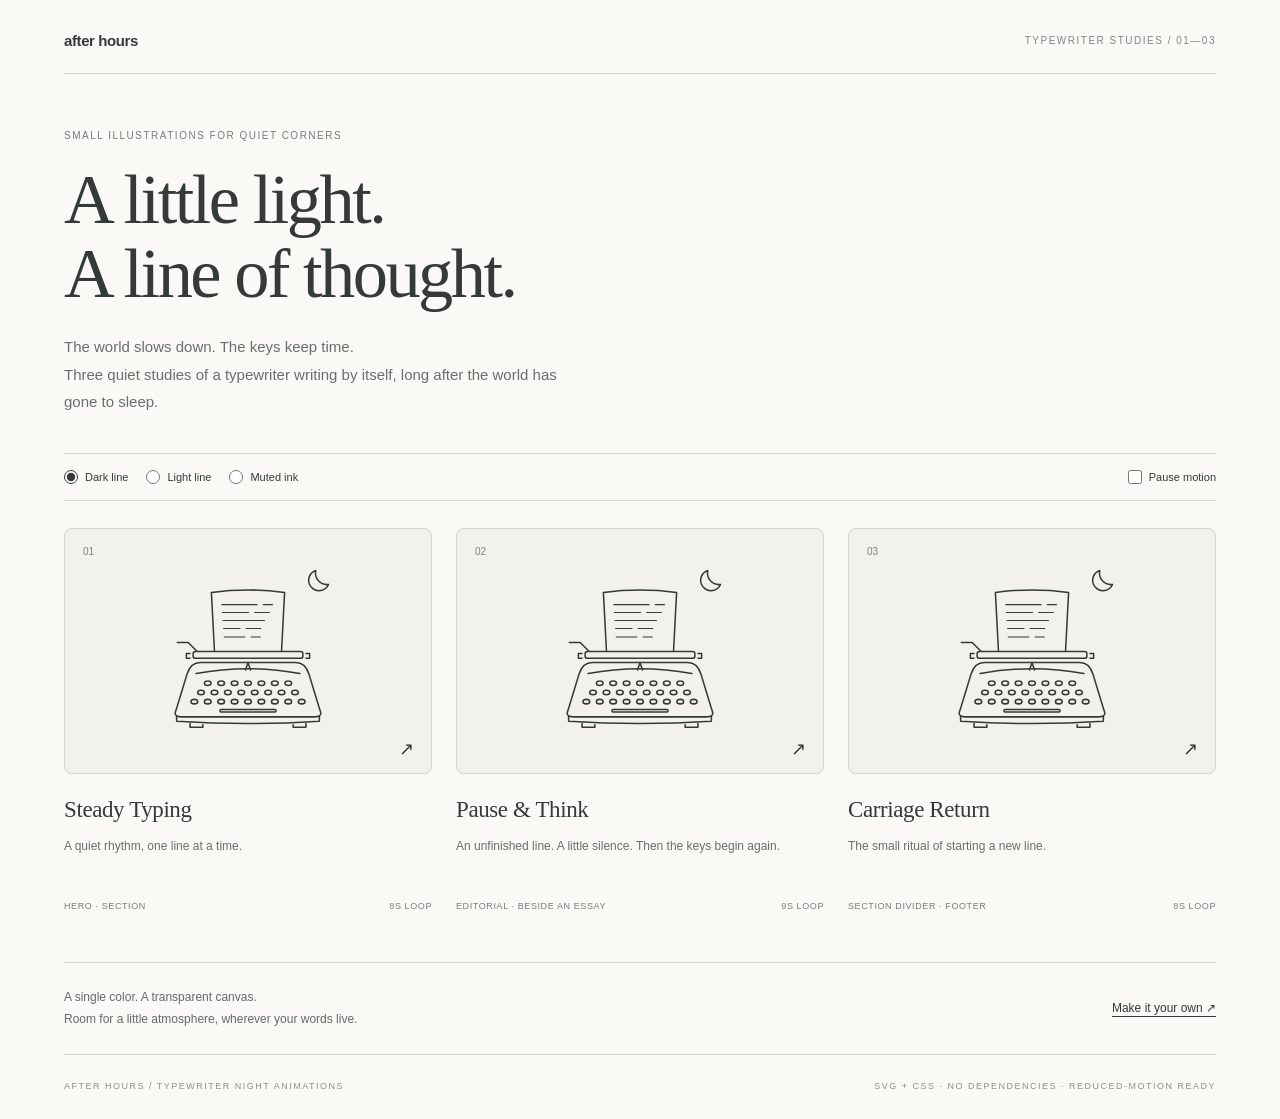
==== index.html @ c8c53ba9 "Add minimal self-typing typewriter animation collection" ====
<!doctype html>
<html lang="en"><head><meta charset="utf-8"><meta name="viewport" content="width=device-width,initial-scale=1"><title>A little light, a line of thought · After hours</title><meta name="description" content="Minimal reusable SVG illustrations of a self-typing typewriter at night."><link rel="stylesheet" href="gallery.css"></head>
<body class="twd-page"><main class="twd-wrap"><header class="twd-top"><a class="twd-brand" href="index.html">after hours</a><span class="twd-edition">Typewriter studies / 01—03</span></header><section class="twd-intro"><p class="twd-eyebrow">Small illustrations for quiet corners</p><h1>A little light.<br>A line of thought.</h1><p>The world slows down. The keys keep time.<br>Three quiet studies of a typewriter writing by itself, long after the world has gone to sleep.</p></section><div class="twd-toolbar"><fieldset class="twd-colors"><legend>Illustration color</legend><label><input type="radio" name="color" checked> Dark line</label><label><input class="twd-light" type="radio" name="color"> Light line</label><label><input class="twd-muted" type="radio" name="color"> Muted ink</label></fieldset><label><input class="twd-pause" type="checkbox"> Pause motion</label></div><section class="twd-grid" aria-label="Three nighttime writing animations"><article class="twd-card"><a class="twd-preview" href="01-steady-typing/index.html" aria-label="Open Steady Typing"><span class="twd-number">01</span><figure class="typewriter-animation twn-steady" role="img" aria-label="A front-facing typewriter quietly types by itself beneath a crescent moon, with visible paper and gently moving keys.">
  <svg xmlns="http://www.w3.org/2000/svg" width="600" height="400" viewBox="0 0 600 400" aria-hidden="true" focusable="false">
    <g class="twn-lines" fill="none" stroke="currentColor">
      <path class="twn-moon" d="M411 68 A17 17 0 1 0 432 91 A19 19 0 0 1 411 68Z"/>
      <!-- Front view: the page rises above the roller and full keyboard. -->
      <g class="twn-machine">
        <g class="twn-carriage">
          <g class="twn-paper">
            <path d="M245 200 L240 104 Q300 96 360 104 L355 200"/>
            <path d="M257 124 H315 M325 124 H340 M258 137 H301 M311 137 H335 M259 150 H327 M260 163 H287 M297 163 H321" stroke-width="1.8"/>
            <path class="twn-new-line" d="M261 177 H295 M305 177 H320" stroke-width="1.8"/>
          </g>
          <rect x="210" y="201" width="180" height="11" rx="4"/>
          <path d="M205 204 H199 V212 H205 M395 204 H401 V212 H395"/>
          <path class="twn-lever" d="M216 200 L202 186 H184"/>
        </g>
        <path d="M222 219 H378 Q394 219 400 238 L418 297 Q423 308 409 308 H191 Q177 308 182 297 L200 238 Q206 219 222 219Z"/>
        <path d="M215 237 Q300 221 385 237 M183 307 V315 Q300 323 417 315 V307 M205 319 V325 H226 V321 M374 321 V325 H395 V319"/>
        <path class="twn-typebar" d="M296 231 L300 219 L304 231"/>
        <!-- A few independent keys suggest quiet, irregular typing. -->
        <ellipse cx="234" cy="253" rx="5.5" ry="3.7"/>
        <ellipse cx="256" cy="253" rx="5.5" ry="3.7"/>
        <ellipse class="twn-key-a" cx="278" cy="253" rx="5.5" ry="3.7"/>
        <ellipse cx="300" cy="253" rx="5.5" ry="3.7"/>
        <ellipse cx="322" cy="253" rx="5.5" ry="3.7"/>
        <ellipse cx="344" cy="253" rx="5.5" ry="3.7"/>
        <ellipse cx="366" cy="253" rx="5.5" ry="3.7"/>
        <ellipse cx="223" cy="268" rx="5.5" ry="3.7"/>
        <ellipse cx="245" cy="268" rx="5.5" ry="3.7"/>
        <ellipse cx="267" cy="268" rx="5.5" ry="3.7"/>
        <ellipse cx="289" cy="268" rx="5.5" ry="3.7"/>
        <ellipse cx="311" cy="268" rx="5.5" ry="3.7"/>
        <ellipse class="twn-key-b" cx="333" cy="268" rx="5.5" ry="3.7"/>
        <ellipse cx="355" cy="268" rx="5.5" ry="3.7"/>
        <ellipse cx="377" cy="268" rx="5.5" ry="3.7"/>
        <ellipse cx="212" cy="283" rx="5.5" ry="3.7"/>
        <ellipse cx="234" cy="283" rx="5.5" ry="3.7"/>
        <ellipse cx="256" cy="283" rx="5.5" ry="3.7"/>
        <ellipse cx="278" cy="283" rx="5.5" ry="3.7"/>
        <ellipse cx="300" cy="283" rx="5.5" ry="3.7"/>
        <ellipse cx="322" cy="283" rx="5.5" ry="3.7"/>
        <ellipse class="twn-key-a" cx="344" cy="283" rx="5.5" ry="3.7"/>
        <ellipse cx="366" cy="283" rx="5.5" ry="3.7"/>
        <ellipse cx="388" cy="283" rx="5.5" ry="3.7"/>
        <rect x="254" y="296" width="92" height="4" rx="2"/>
      </g>
    </g>
  </svg>
</figure><span class="twd-arrow" aria-hidden="true">↗</span></a><h2><a href="01-steady-typing/index.html">Steady Typing</a></h2><p>A quiet rhythm, one line at a time.</p><div class="twd-meta"><span>Hero · section</span><span>8s loop</span></div></article>
<article class="twd-card"><a class="twd-preview" href="02-pause-and-think/index.html" aria-label="Open Pause & Think"><span class="twd-number">02</span><figure class="typewriter-animation twn-think" role="img" aria-label="A front-facing typewriter writes by itself, pauses over an unfinished line, and quietly resumes.">
  <svg xmlns="http://www.w3.org/2000/svg" width="600" height="400" viewBox="0 0 600 400" aria-hidden="true" focusable="false">
    <g class="twn-lines" fill="none" stroke="currentColor">
      <path class="twn-moon" d="M411 68 A17 17 0 1 0 432 91 A19 19 0 0 1 411 68Z"/>
      <!-- Front view: the page rises above the roller and full keyboard. -->
      <g class="twn-machine">
        <g class="twn-carriage">
          <g class="twn-paper">
            <path d="M245 200 L240 104 Q300 96 360 104 L355 200"/>
            <path d="M257 124 H315 M325 124 H340 M258 137 H301 M311 137 H335 M259 150 H327 M260 163 H287 M297 163 H321" stroke-width="1.8"/>
            <path class="twn-new-line" d="M261 177 H295 M305 177 H320" stroke-width="1.8"/>
          </g>
          <rect x="210" y="201" width="180" height="11" rx="4"/>
          <path d="M205 204 H199 V212 H205 M395 204 H401 V212 H395"/>
          <path class="twn-lever" d="M216 200 L202 186 H184"/>
        </g>
        <path d="M222 219 H378 Q394 219 400 238 L418 297 Q423 308 409 308 H191 Q177 308 182 297 L200 238 Q206 219 222 219Z"/>
        <path d="M215 237 Q300 221 385 237 M183 307 V315 Q300 323 417 315 V307 M205 319 V325 H226 V321 M374 321 V325 H395 V319"/>
        <path class="twn-typebar" d="M296 231 L300 219 L304 231"/>
        <!-- A few independent keys suggest quiet, irregular typing. -->
        <ellipse cx="234" cy="253" rx="5.5" ry="3.7"/>
        <ellipse cx="256" cy="253" rx="5.5" ry="3.7"/>
        <ellipse class="twn-key-a" cx="278" cy="253" rx="5.5" ry="3.7"/>
        <ellipse cx="300" cy="253" rx="5.5" ry="3.7"/>
        <ellipse cx="322" cy="253" rx="5.5" ry="3.7"/>
        <ellipse cx="344" cy="253" rx="5.5" ry="3.7"/>
        <ellipse cx="366" cy="253" rx="5.5" ry="3.7"/>
        <ellipse cx="223" cy="268" rx="5.5" ry="3.7"/>
        <ellipse cx="245" cy="268" rx="5.5" ry="3.7"/>
        <ellipse cx="267" cy="268" rx="5.5" ry="3.7"/>
        <ellipse cx="289" cy="268" rx="5.5" ry="3.7"/>
        <ellipse cx="311" cy="268" rx="5.5" ry="3.7"/>
        <ellipse class="twn-key-b" cx="333" cy="268" rx="5.5" ry="3.7"/>
        <ellipse cx="355" cy="268" rx="5.5" ry="3.7"/>
        <ellipse cx="377" cy="268" rx="5.5" ry="3.7"/>
        <ellipse cx="212" cy="283" rx="5.5" ry="3.7"/>
        <ellipse cx="234" cy="283" rx="5.5" ry="3.7"/>
        <ellipse cx="256" cy="283" rx="5.5" ry="3.7"/>
        <ellipse cx="278" cy="283" rx="5.5" ry="3.7"/>
        <ellipse cx="300" cy="283" rx="5.5" ry="3.7"/>
        <ellipse cx="322" cy="283" rx="5.5" ry="3.7"/>
        <ellipse class="twn-key-a" cx="344" cy="283" rx="5.5" ry="3.7"/>
        <ellipse cx="366" cy="283" rx="5.5" ry="3.7"/>
        <ellipse cx="388" cy="283" rx="5.5" ry="3.7"/>
        <rect x="254" y="296" width="92" height="4" rx="2"/>
      </g>
    </g>
  </svg>
</figure><span class="twd-arrow" aria-hidden="true">↗</span></a><h2><a href="02-pause-and-think/index.html">Pause & Think</a></h2><p>An unfinished line. A little silence. Then the keys begin again.</p><div class="twd-meta"><span>Editorial · beside an essay</span><span>9s loop</span></div></article>
<article class="twd-card"><a class="twd-preview" href="03-carriage-return-loop/index.html" aria-label="Open Carriage Return"><span class="twd-number">03</span><figure class="typewriter-animation twn-return" role="img" aria-label="A front-facing typewriter types by itself, returns its paper carriage, and begins another quiet line.">
  <svg xmlns="http://www.w3.org/2000/svg" width="600" height="400" viewBox="0 0 600 400" aria-hidden="true" focusable="false">
    <g class="twn-lines" fill="none" stroke="currentColor">
      <path class="twn-moon" d="M411 68 A17 17 0 1 0 432 91 A19 19 0 0 1 411 68Z"/>
      <!-- Front view: the page rises above the roller and full keyboard. -->
      <g class="twn-machine">
        <g class="twn-carriage">
          <g class="twn-paper">
            <path d="M245 200 L240 104 Q300 96 360 104 L355 200"/>
            <path d="M257 124 H315 M325 124 H340 M258 137 H301 M311 137 H335 M259 150 H327 M260 163 H287 M297 163 H321" stroke-width="1.8"/>
            <path class="twn-new-line" d="M261 177 H295 M305 177 H320" stroke-width="1.8"/>
          </g>
          <rect x="210" y="201" width="180" height="11" rx="4"/>
          <path d="M205 204 H199 V212 H205 M395 204 H401 V212 H395"/>
          <path class="twn-lever" d="M216 200 L202 186 H184"/>
        </g>
        <path d="M222 219 H378 Q394 219 400 238 L418 297 Q423 308 409 308 H191 Q177 308 182 297 L200 238 Q206 219 222 219Z"/>
        <path d="M215 237 Q300 221 385 237 M183 307 V315 Q300 323 417 315 V307 M205 319 V325 H226 V321 M374 321 V325 H395 V319"/>
        <path class="twn-typebar" d="M296 231 L300 219 L304 231"/>
        <!-- A few independent keys suggest quiet, irregular typing. -->
        <ellipse cx="234" cy="253" rx="5.5" ry="3.7"/>
        <ellipse cx="256" cy="253" rx="5.5" ry="3.7"/>
        <ellipse class="twn-key-a" cx="278" cy="253" rx="5.5" ry="3.7"/>
        <ellipse cx="300" cy="253" rx="5.5" ry="3.7"/>
        <ellipse cx="322" cy="253" rx="5.5" ry="3.7"/>
        <ellipse cx="344" cy="253" rx="5.5" ry="3.7"/>
        <ellipse cx="366" cy="253" rx="5.5" ry="3.7"/>
        <ellipse cx="223" cy="268" rx="5.5" ry="3.7"/>
        <ellipse cx="245" cy="268" rx="5.5" ry="3.7"/>
        <ellipse cx="267" cy="268" rx="5.5" ry="3.7"/>
        <ellipse cx="289" cy="268" rx="5.5" ry="3.7"/>
        <ellipse cx="311" cy="268" rx="5.5" ry="3.7"/>
        <ellipse class="twn-key-b" cx="333" cy="268" rx="5.5" ry="3.7"/>
        <ellipse cx="355" cy="268" rx="5.5" ry="3.7"/>
        <ellipse cx="377" cy="268" rx="5.5" ry="3.7"/>
        <ellipse cx="212" cy="283" rx="5.5" ry="3.7"/>
        <ellipse cx="234" cy="283" rx="5.5" ry="3.7"/>
        <ellipse cx="256" cy="283" rx="5.5" ry="3.7"/>
        <ellipse cx="278" cy="283" rx="5.5" ry="3.7"/>
        <ellipse cx="300" cy="283" rx="5.5" ry="3.7"/>
        <ellipse cx="322" cy="283" rx="5.5" ry="3.7"/>
        <ellipse class="twn-key-a" cx="344" cy="283" rx="5.5" ry="3.7"/>
        <ellipse cx="366" cy="283" rx="5.5" ry="3.7"/>
        <ellipse cx="388" cy="283" rx="5.5" ry="3.7"/>
        <rect x="254" y="296" width="92" height="4" rx="2"/>
      </g>
    </g>
  </svg>
</figure><span class="twd-arrow" aria-hidden="true">↗</span></a><h2><a href="03-carriage-return-loop/index.html">Carriage Return</a></h2><p>The small ritual of starting a new line.</p><div class="twd-meta"><span>Section divider · footer</span><span>8s loop</span></div></article></section><aside class="twd-note"><p>A single color. A transparent canvas.<br>Room for a little atmosphere, wherever your words live.</p><a href="README.md">Make it your own ↗</a></aside><footer class="twd-foot"><span>After hours / Typewriter night animations</span><span>SVG + CSS · No dependencies · Reduced-motion ready</span></footer></main></body></html>
---- gallery.css ----
/* Transparent, front-facing component. All drawing uses currentColor. */
.typewriter-animation {width:100%;max-width:900px;margin:0;color:inherit;background:transparent;--twn-duration:8s;}
.typewriter-animation > svg {display:block;width:100%;height:auto;aspect-ratio:3/2;overflow:hidden;}
.typewriter-animation .twn-lines {stroke-width:2.5;stroke-linecap:round;stroke-linejoin:round;}
.typewriter-animation .twn-key-a,.typewriter-animation .twn-key-b {transform-box:fill-box;transform-origin:center;}
.typewriter-animation .twn-key-a,.typewriter-animation .twn-key-b,.typewriter-animation .twn-typebar,.typewriter-animation .twn-carriage,.typewriter-animation .twn-paper,.typewriter-animation .twn-new-line,.typewriter-animation .twn-lever {animation-duration:var(--twn-duration);animation-iteration-count:infinite;animation-timing-function:ease-in-out;}
.typewriter-animation .twn-key-a {animation-name:twn-keys-a;}
.typewriter-animation .twn-key-b {animation-name:twn-keys-b;}
.typewriter-animation .twn-typebar {animation-name:twn-strike;}
.typewriter-animation .twn-new-line {animation-name:twn-writing;}
.typewriter-animation .twn-paper {animation-name:twn-paper-settle;}
.typewriter-animation.twn-think {--twn-duration:9s;}
.typewriter-animation.twn-think .twn-key-a {animation-name:twn-think-a;}
.typewriter-animation.twn-think .twn-key-b {animation-name:twn-think-b;}
.typewriter-animation.twn-think .twn-typebar {animation-name:twn-think-strike;}
.typewriter-animation.twn-think .twn-new-line {animation-name:twn-think-writing;}
.typewriter-animation.twn-return .twn-key-a {animation-name:twn-return-a;}
.typewriter-animation.twn-return .twn-key-b {animation-name:twn-return-b;}
.typewriter-animation.twn-return .twn-typebar {animation-name:twn-return-strike;}
.typewriter-animation.twn-return .twn-carriage {animation-name:twn-carriage-return;}
.typewriter-animation.twn-return .twn-lever {transform-origin:216px 200px;animation-name:twn-lever-return;}
/* Brief key presses are separated by rests; nothing vibrates continuously. */
@keyframes twn-keys-a {0%,12%,24%,36%,58%,70%,82%,94%,100%{transform:translateY(0) scaleY(1)} 6%,18%,30%,64%,76%,88%{transform:translateY(1.6px) scaleY(.7)}}
@keyframes twn-keys-b {0%,20%,32%,54%,66%,78%,90%,100%{transform:translateY(0) scaleY(1)} 14%,26%,60%,72%,84%{transform:translateY(1.6px) scaleY(.7)}}
@keyframes twn-strike {0%,12%,24%,36%,58%,70%,82%,94%,100%{transform:translateY(0)} 6%,18%,30%,64%,76%,88%{transform:translateY(-4px)}}
@keyframes twn-paper-settle {0%,34%,72%,100%{transform:translateY(0)} 44%,58%{transform:translateY(-1.5px)}}
@keyframes twn-writing {0%,100%{opacity:.35} 32%,82%{opacity:1}}
@keyframes twn-think-a {0%,12%,24%,76%,88%,98%,100%{transform:translateY(0) scaleY(1)} 6%,18%,82%,94%{transform:translateY(1.6px) scaleY(.7)}}
@keyframes twn-think-b {0%,20%,30%,80%,92%,100%{transform:translateY(0) scaleY(1)} 14%,26%,86%{transform:translateY(1.6px) scaleY(.7)}}
@keyframes twn-think-strike {0%,12%,24%,76%,88%,98%,100%{transform:translateY(0)} 6%,18%,82%,94%{transform:translateY(-4px)}}
@keyframes twn-think-writing {0%,100%{opacity:.35} 24%,72%{opacity:.7} 88%{opacity:1}}
@keyframes twn-return-a {0%,12%,24%,36%,68%,80%,92%,100%{transform:translateY(0) scaleY(1)} 6%,18%,30%,74%,86%{transform:translateY(1.6px) scaleY(.7)}}
@keyframes twn-return-b {0%,20%,32%,66%,78%,90%,100%{transform:translateY(0) scaleY(1)} 14%,26%,72%,84%{transform:translateY(1.6px) scaleY(.7)}}
@keyframes twn-return-strike {0%,12%,24%,36%,68%,80%,92%,100%{transform:translateY(0)} 6%,18%,30%,74%,86%{transform:translateY(-4px)}}
@keyframes twn-carriage-return {0%,8%{transform:translateX(0)} 14%,20%{transform:translateX(-4px)} 26%,32%{transform:translateX(-8px)} 38%,48%{transform:translateX(-12px)} 59%,100%{transform:translateX(0)}}
@keyframes twn-lever-return {0%,43%,66%,100%{transform:rotate(0)} 49%,56%{transform:rotate(-8deg)}}
/* Base SVG coordinates are a complete static illustration. */
@media(prefers-reduced-motion:reduce){.typewriter-animation *{animation:none !important;}}

/* Demo presentation; not required when embedding the component. */
.twd-page { margin:0; background:#faf9f6; color:#343b37; font-family:Arial,Helvetica,sans-serif; }
.twd-page * {box-sizing:border-box;}
.twd-page a {color:inherit;text-underline-offset:4px;}
.twd-page a:focus-visible,.twd-page input:focus-visible {outline:2px solid currentColor;outline-offset:5px;}
.twd-wrap {max-width:1340px;margin:auto;padding:32px 5vw 24px;}
.twd-top {display:flex;align-items:center;justify-content:space-between;gap:20px;border-bottom:1px solid #343b372b;padding-bottom:24px;}
.twd-brand {font-size:15px;font-weight:600;text-decoration:none;letter-spacing:-.4px;display:flex;align-items:center;gap:10px;}
.twd-logo {width:26px;height:26px;}
.twd-edition,.twd-eyebrow,.twd-meta,.twd-foot {font-size:10px;letter-spacing:1.5px;text-transform:uppercase;}
.twd-edition {opacity:.6;}
.twd-intro {padding:56px 0 37px;max-width:760px;}
.twd-eyebrow {opacity:.65;margin:0 0 22px;}
.twd-intro h1 {font:normal clamp(42px,5.5vw,72px)/1.05 Georgia,'Times New Roman',serif;letter-spacing:-2.5px;margin:0 0 22px;}
.twd-intro p:last-child {font-size:15px;line-height:1.85;max-width:530px;margin:0;opacity:.72;}
.twd-toolbar {display:flex;justify-content:space-between;align-items:center;flex-wrap:wrap;gap:20px;padding:16px 0;border-top:1px solid #343b372b;border-bottom:1px solid #343b372b;margin-bottom:27px;}
.twd-colors {display:flex;flex-wrap:wrap;gap:18px;border:0;margin:0;padding:0;}
.twd-colors legend {position:absolute;clip-path:inset(50%);width:1px;height:1px;overflow:hidden;}
.twd-toolbar label {display:inline-flex;align-items:center;gap:7px;font-size:11px;cursor:pointer;}
.twd-toolbar input {width:14px;height:14px;accent-color:#343b37;margin:0;}
.twd-grid {display:grid;grid-template-columns:repeat(3,minmax(0,1fr));gap:24px;}
.twd-preview {display:block;position:relative;border:1px solid #343b3726;border-radius:8px;overflow:hidden;color:#343b37;background:#f3f1eb;text-decoration:none;}
.twd-page:has(.twd-light:checked) .twd-preview {color:#fff;background:#343b37;}
.twd-page:has(.twd-muted:checked) .twd-preview {color:#756a85;background:#f3f1eb;}
.twd-page:has(.twd-pause:checked) .typewriter-animation * {animation-play-state:paused;}
.twd-number {position:absolute;top:17px;left:18px;font-size:10px;opacity:.6;}
.twd-arrow {position:absolute;bottom:13px;right:17px;font-size:18px;}
.twd-card h2 {font:normal 23px/1.25 Georgia,'Times New Roman',serif;margin:22px 0 10px;letter-spacing:-.4px;}
.twd-card h2 a {text-decoration:none;}
.twd-card p {font-size:12px;line-height:1.85;opacity:.72;margin:0 0 18px;min-height:46px;}
.twd-meta {display:flex;justify-content:space-between;gap:14px;font-size:9px;line-height:1.7;letter-spacing:.6px;opacity:.65;}
.twd-note {margin-top:48px;padding:24px 0;border-top:1px solid #343b372b;border-bottom:1px solid #343b372b;display:flex;align-items:center;justify-content:space-between;gap:20px;font-size:12px;line-height:1.8;}
.twd-note p {margin:0;opacity:.75;}
.twd-note code {font-size:11px;}
.twd-foot {margin-top:24px;display:flex;justify-content:space-between;gap:20px;font-size:9px;opacity:.55;line-height:1.7;}
.twd-detail {max-width:1050px;}
.twd-stage {display:flex;justify-content:center;}
.twd-stage .typewriter-animation {max-width:720px;}
.twd-caption {display:flex;justify-content:space-between;gap:16px;flex-wrap:wrap;margin-top:15px;font-size:11px;opacity:.65;line-height:1.7;}
@media(max-width:760px) {.twd-wrap{padding:24px}.twd-grid{grid-template-columns:1fr;gap:35px}.twd-intro{padding-top:40px}.twd-edition{max-width:125px;text-align:right;line-height:1.7;font-size:8px}.twd-card p{min-height:0}.twd-foot,.twd-note{flex-direction:column;align-items:flex-start}.twd-note{margin-top:32px}.twd-colors{gap:14px}}
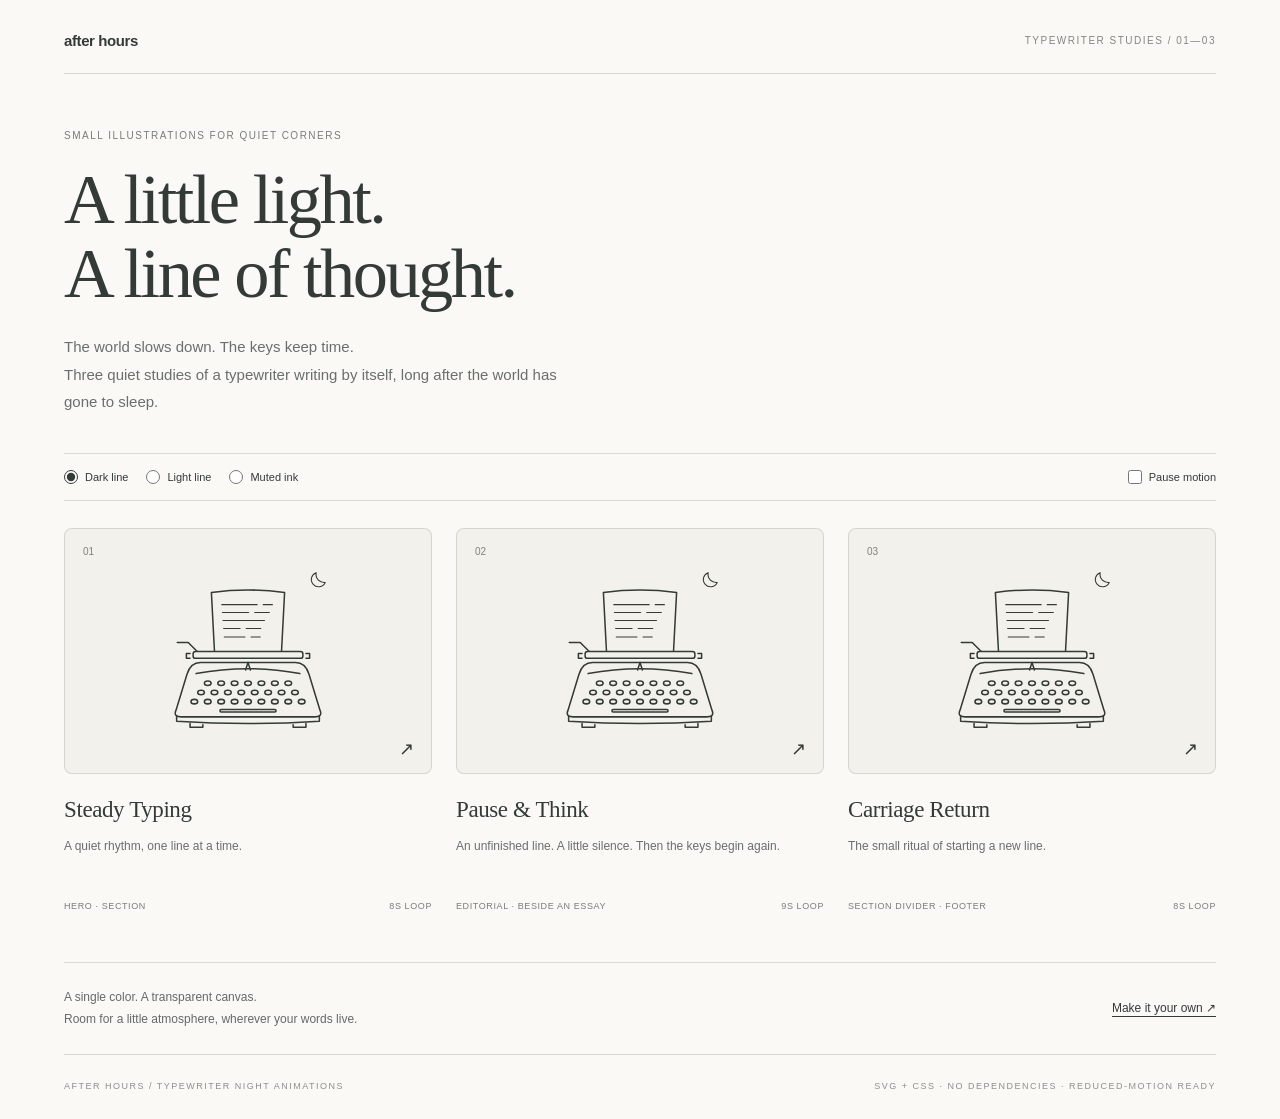
==== commit c94df628: "Refine self-typing writing rhythm and night cue" ====
--- a/index.html
+++ b/index.html
@@ -3,14 +3,17 @@
 <body class="twd-page"><main class="twd-wrap"><header class="twd-top"><a class="twd-brand" href="index.html">after hours</a><span class="twd-edition">Typewriter studies / 01—03</span></header><section class="twd-intro"><p class="twd-eyebrow">Small illustrations for quiet corners</p><h1>A little light.<br>A line of thought.</h1><p>The world slows down. The keys keep time.<br>Three quiet studies of a typewriter writing by itself, long after the world has gone to sleep.</p></section><div class="twd-toolbar"><fieldset class="twd-colors"><legend>Illustration color</legend><label><input type="radio" name="color" checked> Dark line</label><label><input class="twd-light" type="radio" name="color"> Light line</label><label><input class="twd-muted" type="radio" name="color"> Muted ink</label></fieldset><label><input class="twd-pause" type="checkbox"> Pause motion</label></div><section class="twd-grid" aria-label="Three nighttime writing animations"><article class="twd-card"><a class="twd-preview" href="01-steady-typing/index.html" aria-label="Open Steady Typing"><span class="twd-number">01</span><figure class="typewriter-animation twn-steady" role="img" aria-label="A front-facing typewriter quietly types by itself beneath a crescent moon, with visible paper and gently moving keys.">
   <svg xmlns="http://www.w3.org/2000/svg" width="600" height="400" viewBox="0 0 600 400" aria-hidden="true" focusable="false">
     <g class="twn-lines" fill="none" stroke="currentColor">
-      <path class="twn-moon" d="M411 68 A17 17 0 1 0 432 91 A19 19 0 0 1 411 68Z"/>
+      <path class="twn-moon" transform="translate(414 80) scale(.7) translate(-414 -80)" d="M411 68 A17 17 0 1 0 432 91 A19 19 0 0 1 411 68Z"/>
       <!-- Front view: the page rises above the roller and full keyboard. -->
       <g class="twn-machine">
         <g class="twn-carriage">
           <g class="twn-paper">
             <path d="M245 200 L240 104 Q300 96 360 104 L355 200"/>
-            <path d="M257 124 H315 M325 124 H340 M258 137 H301 M311 137 H335 M259 150 H327 M260 163 H287 M297 163 H321" stroke-width="1.8"/>
-            <path class="twn-new-line" d="M261 177 H295 M305 177 H320" stroke-width="1.8"/>
+            <path d="M257 124 H315 M325 124 H340 M258 137 H301 M311 137 H335 M259 150 H327" stroke-width="1.8"/>
+            <path class="twn-ink twn-ink-1" pathLength="1" d="M260 163 H287" stroke-width="1.8"/>
+            <path class="twn-ink twn-ink-2" pathLength="1" d="M297 163 H321" stroke-width="1.8"/>
+            <path class="twn-ink twn-ink-3" pathLength="1" d="M261 177 H295" stroke-width="1.8"/>
+            <path class="twn-ink twn-ink-4" pathLength="1" d="M305 177 H320" stroke-width="1.8"/>
           </g>
           <rect x="210" y="201" width="180" height="11" rx="4"/>
           <path d="M205 204 H199 V212 H205 M395 204 H401 V212 H395"/>
@@ -52,14 +55,17 @@
 <article class="twd-card"><a class="twd-preview" href="02-pause-and-think/index.html" aria-label="Open Pause & Think"><span class="twd-number">02</span><figure class="typewriter-animation twn-think" role="img" aria-label="A front-facing typewriter writes by itself, pauses over an unfinished line, and quietly resumes.">
   <svg xmlns="http://www.w3.org/2000/svg" width="600" height="400" viewBox="0 0 600 400" aria-hidden="true" focusable="false">
     <g class="twn-lines" fill="none" stroke="currentColor">
-      <path class="twn-moon" d="M411 68 A17 17 0 1 0 432 91 A19 19 0 0 1 411 68Z"/>
+      <path class="twn-moon" transform="translate(414 80) scale(.7) translate(-414 -80)" d="M411 68 A17 17 0 1 0 432 91 A19 19 0 0 1 411 68Z"/>
       <!-- Front view: the page rises above the roller and full keyboard. -->
       <g class="twn-machine">
         <g class="twn-carriage">
           <g class="twn-paper">
             <path d="M245 200 L240 104 Q300 96 360 104 L355 200"/>
-            <path d="M257 124 H315 M325 124 H340 M258 137 H301 M311 137 H335 M259 150 H327 M260 163 H287 M297 163 H321" stroke-width="1.8"/>
-            <path class="twn-new-line" d="M261 177 H295 M305 177 H320" stroke-width="1.8"/>
+            <path d="M257 124 H315 M325 124 H340 M258 137 H301 M311 137 H335 M259 150 H327" stroke-width="1.8"/>
+            <path class="twn-ink twn-ink-1" pathLength="1" d="M260 163 H287" stroke-width="1.8"/>
+            <path class="twn-ink twn-ink-2" pathLength="1" d="M297 163 H321" stroke-width="1.8"/>
+            <path class="twn-ink twn-ink-3" pathLength="1" d="M261 177 H295" stroke-width="1.8"/>
+            <path class="twn-ink twn-ink-4" pathLength="1" d="M305 177 H320" stroke-width="1.8"/>
           </g>
           <rect x="210" y="201" width="180" height="11" rx="4"/>
           <path d="M205 204 H199 V212 H205 M395 204 H401 V212 H395"/>
@@ -101,14 +107,17 @@
 <article class="twd-card"><a class="twd-preview" href="03-carriage-return-loop/index.html" aria-label="Open Carriage Return"><span class="twd-number">03</span><figure class="typewriter-animation twn-return" role="img" aria-label="A front-facing typewriter types by itself, returns its paper carriage, and begins another quiet line.">
   <svg xmlns="http://www.w3.org/2000/svg" width="600" height="400" viewBox="0 0 600 400" aria-hidden="true" focusable="false">
     <g class="twn-lines" fill="none" stroke="currentColor">
-      <path class="twn-moon" d="M411 68 A17 17 0 1 0 432 91 A19 19 0 0 1 411 68Z"/>
+      <path class="twn-moon" transform="translate(414 80) scale(.7) translate(-414 -80)" d="M411 68 A17 17 0 1 0 432 91 A19 19 0 0 1 411 68Z"/>
       <!-- Front view: the page rises above the roller and full keyboard. -->
       <g class="twn-machine">
         <g class="twn-carriage">
           <g class="twn-paper">
             <path d="M245 200 L240 104 Q300 96 360 104 L355 200"/>
-            <path d="M257 124 H315 M325 124 H340 M258 137 H301 M311 137 H335 M259 150 H327 M260 163 H287 M297 163 H321" stroke-width="1.8"/>
-            <path class="twn-new-line" d="M261 177 H295 M305 177 H320" stroke-width="1.8"/>
+            <path d="M257 124 H315 M325 124 H340 M258 137 H301 M311 137 H335 M259 150 H327" stroke-width="1.8"/>
+            <path class="twn-ink twn-ink-1" pathLength="1" d="M260 163 H287" stroke-width="1.8"/>
+            <path class="twn-ink twn-ink-2" pathLength="1" d="M297 163 H321" stroke-width="1.8"/>
+            <path class="twn-ink twn-ink-3" pathLength="1" d="M261 177 H295" stroke-width="1.8"/>
+            <path class="twn-ink twn-ink-4" pathLength="1" d="M305 177 H320" stroke-width="1.8"/>
           </g>
           <rect x="210" y="201" width="180" height="11" rx="4"/>
           <path d="M205 204 H199 V212 H205 M395 204 H401 V212 H395"/>
--- a/gallery.css
+++ b/gallery.css
@@ -3,17 +3,15 @@
 .typewriter-animation > svg {display:block;width:100%;height:auto;aspect-ratio:3/2;overflow:hidden;}
 .typewriter-animation .twn-lines {stroke-width:2.5;stroke-linecap:round;stroke-linejoin:round;}
 .typewriter-animation .twn-key-a,.typewriter-animation .twn-key-b {transform-box:fill-box;transform-origin:center;}
-.typewriter-animation .twn-key-a,.typewriter-animation .twn-key-b,.typewriter-animation .twn-typebar,.typewriter-animation .twn-carriage,.typewriter-animation .twn-paper,.typewriter-animation .twn-new-line,.typewriter-animation .twn-lever {animation-duration:var(--twn-duration);animation-iteration-count:infinite;animation-timing-function:ease-in-out;}
+.typewriter-animation .twn-key-a,.typewriter-animation .twn-key-b,.typewriter-animation .twn-typebar,.typewriter-animation .twn-carriage,.typewriter-animation .twn-paper,.typewriter-animation .twn-lever {animation-duration:var(--twn-duration);animation-iteration-count:infinite;animation-timing-function:ease-in-out;}
 .typewriter-animation .twn-key-a {animation-name:twn-keys-a;}
 .typewriter-animation .twn-key-b {animation-name:twn-keys-b;}
 .typewriter-animation .twn-typebar {animation-name:twn-strike;}
-.typewriter-animation .twn-new-line {animation-name:twn-writing;}
 .typewriter-animation .twn-paper {animation-name:twn-paper-settle;}
 .typewriter-animation.twn-think {--twn-duration:9s;}
 .typewriter-animation.twn-think .twn-key-a {animation-name:twn-think-a;}
 .typewriter-animation.twn-think .twn-key-b {animation-name:twn-think-b;}
 .typewriter-animation.twn-think .twn-typebar {animation-name:twn-think-strike;}
-.typewriter-animation.twn-think .twn-new-line {animation-name:twn-think-writing;}
 .typewriter-animation.twn-return .twn-key-a {animation-name:twn-return-a;}
 .typewriter-animation.twn-return .twn-key-b {animation-name:twn-return-b;}
 .typewriter-animation.twn-return .twn-typebar {animation-name:twn-return-strike;}
@@ -24,16 +22,80 @@
 @keyframes twn-keys-b {0%,20%,32%,54%,66%,78%,90%,100%{transform:translateY(0) scaleY(1)} 14%,26%,60%,72%,84%{transform:translateY(1.6px) scaleY(.7)}}
 @keyframes twn-strike {0%,12%,24%,36%,58%,70%,82%,94%,100%{transform:translateY(0)} 6%,18%,30%,64%,76%,88%{transform:translateY(-4px)}}
 @keyframes twn-paper-settle {0%,34%,72%,100%{transform:translateY(0)} 44%,58%{transform:translateY(-1.5px)}}
-@keyframes twn-writing {0%,100%{opacity:.35} 32%,82%{opacity:1}}
 @keyframes twn-think-a {0%,12%,24%,76%,88%,98%,100%{transform:translateY(0) scaleY(1)} 6%,18%,82%,94%{transform:translateY(1.6px) scaleY(.7)}}
 @keyframes twn-think-b {0%,20%,30%,80%,92%,100%{transform:translateY(0) scaleY(1)} 14%,26%,86%{transform:translateY(1.6px) scaleY(.7)}}
 @keyframes twn-think-strike {0%,12%,24%,76%,88%,98%,100%{transform:translateY(0)} 6%,18%,82%,94%{transform:translateY(-4px)}}
-@keyframes twn-think-writing {0%,100%{opacity:.35} 24%,72%{opacity:.7} 88%{opacity:1}}
 @keyframes twn-return-a {0%,12%,24%,36%,68%,80%,92%,100%{transform:translateY(0) scaleY(1)} 6%,18%,30%,74%,86%{transform:translateY(1.6px) scaleY(.7)}}
 @keyframes twn-return-b {0%,20%,32%,66%,78%,90%,100%{transform:translateY(0) scaleY(1)} 14%,26%,72%,84%{transform:translateY(1.6px) scaleY(.7)}}
 @keyframes twn-return-strike {0%,12%,24%,36%,68%,80%,92%,100%{transform:translateY(0)} 6%,18%,30%,74%,86%{transform:translateY(-4px)}}
 @keyframes twn-carriage-return {0%,8%{transform:translateX(0)} 14%,20%{transform:translateX(-4px)} 26%,32%{transform:translateX(-8px)} 38%,48%{transform:translateX(-12px)} 59%,100%{transform:translateX(0)}}
 @keyframes twn-lever-return {0%,43%,66%,100%{transform:rotate(0)} 49%,56%{transform:rotate(-8deg)}}
+/* Short abstract phrases appear in sync with typing, then reset while invisible. */
+.typewriter-animation .twn-ink {stroke-dasharray:1;stroke-dashoffset:0;opacity:1;animation-duration:var(--twn-duration);animation-iteration-count:infinite;animation-timing-function:ease-in-out;}
+.typewriter-animation .twn-ink-1 {animation-name:twn-phrase-1;}
+.typewriter-animation.twn-think .twn-ink-1 {animation-name:twn-thought-1;}
+@keyframes twn-phrase-1 {
+  0%, 4% {stroke-dashoffset:1;opacity:0;}
+  5% {stroke-dashoffset:1;opacity:1;}
+  16%, 93% {stroke-dashoffset:0;opacity:1;}
+  97% {stroke-dashoffset:0;opacity:0;}
+  99%,100% {stroke-dashoffset:1;opacity:0;}
+}
+@keyframes twn-thought-1 {
+  0%, 4% {stroke-dashoffset:1;opacity:0;}
+  5% {stroke-dashoffset:1;opacity:1;}
+  14%, 93% {stroke-dashoffset:0;opacity:1;}
+  97% {stroke-dashoffset:0;opacity:0;}
+  99%,100% {stroke-dashoffset:1;opacity:0;}
+}
+.typewriter-animation .twn-ink-2 {animation-name:twn-phrase-2;}
+.typewriter-animation.twn-think .twn-ink-2 {animation-name:twn-thought-2;}
+@keyframes twn-phrase-2 {
+  0%, 18% {stroke-dashoffset:1;opacity:0;}
+  19% {stroke-dashoffset:1;opacity:1;}
+  30%, 93% {stroke-dashoffset:0;opacity:1;}
+  97% {stroke-dashoffset:0;opacity:0;}
+  99%,100% {stroke-dashoffset:1;opacity:0;}
+}
+@keyframes twn-thought-2 {
+  0%, 16% {stroke-dashoffset:1;opacity:0;}
+  17% {stroke-dashoffset:1;opacity:1;}
+  26%, 93% {stroke-dashoffset:0;opacity:1;}
+  97% {stroke-dashoffset:0;opacity:0;}
+  99%,100% {stroke-dashoffset:1;opacity:0;}
+}
+.typewriter-animation .twn-ink-3 {animation-name:twn-phrase-3;}
+.typewriter-animation.twn-think .twn-ink-3 {animation-name:twn-thought-3;}
+@keyframes twn-phrase-3 {
+  0%, 60% {stroke-dashoffset:1;opacity:0;}
+  61% {stroke-dashoffset:1;opacity:1;}
+  72%, 93% {stroke-dashoffset:0;opacity:1;}
+  97% {stroke-dashoffset:0;opacity:0;}
+  99%,100% {stroke-dashoffset:1;opacity:0;}
+}
+@keyframes twn-thought-3 {
+  0%, 76% {stroke-dashoffset:1;opacity:0;}
+  77% {stroke-dashoffset:1;opacity:1;}
+  84%, 93% {stroke-dashoffset:0;opacity:1;}
+  97% {stroke-dashoffset:0;opacity:0;}
+  99%,100% {stroke-dashoffset:1;opacity:0;}
+}
+.typewriter-animation .twn-ink-4 {animation-name:twn-phrase-4;}
+.typewriter-animation.twn-think .twn-ink-4 {animation-name:twn-thought-4;}
+@keyframes twn-phrase-4 {
+  0%, 76% {stroke-dashoffset:1;opacity:0;}
+  77% {stroke-dashoffset:1;opacity:1;}
+  88%, 93% {stroke-dashoffset:0;opacity:1;}
+  97% {stroke-dashoffset:0;opacity:0;}
+  99%,100% {stroke-dashoffset:1;opacity:0;}
+}
+@keyframes twn-thought-4 {
+  0%, 86% {stroke-dashoffset:1;opacity:0;}
+  87% {stroke-dashoffset:1;opacity:1;}
+  92%, 93% {stroke-dashoffset:0;opacity:1;}
+  97% {stroke-dashoffset:0;opacity:0;}
+  99%,100% {stroke-dashoffset:1;opacity:0;}
+}
 /* Base SVG coordinates are a complete static illustration. */
 @media(prefers-reduced-motion:reduce){.typewriter-animation *{animation:none !important;}}
 
